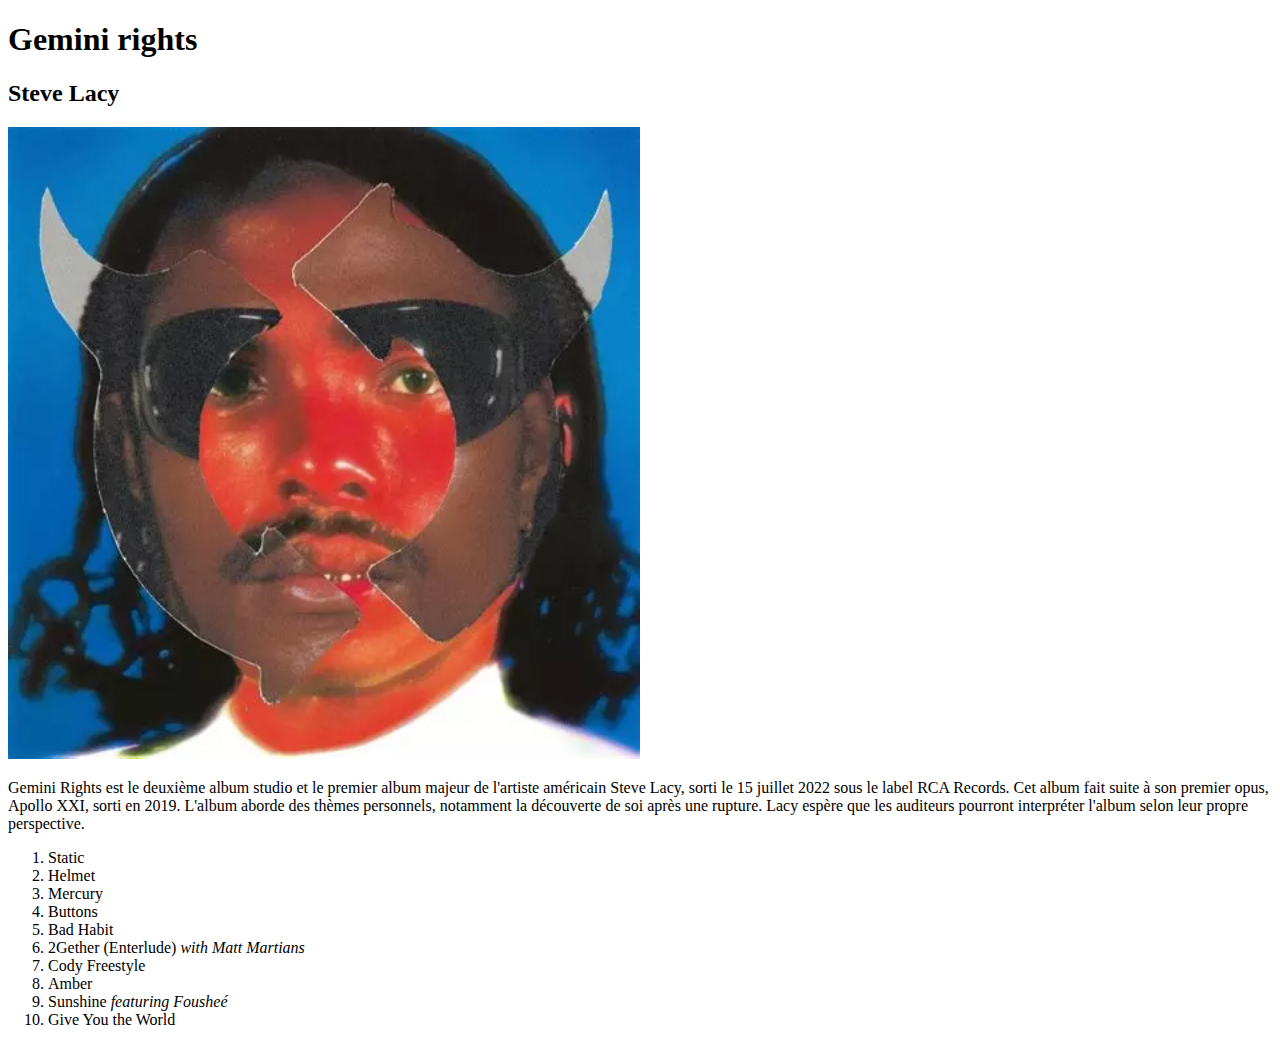
==== index.html @ 5500d0e5 "update file" ====
<!DOCTYPE html>
<html lang="fr">
  <head>
    <meta charset="UTF-8" />
    <meta name="viewport" content="width=device-width, initial-scale=1.0" />
    <title>Steve Lacy</title>
    <link rel="stylesheet" href="style.css">
  </head>
  <body>
    <h1>Gemini rights</h1>
    <h2>Steve Lacy</h2>
    <img
      src="gemini-rights.webp"
      alt="Pochette d'album Gemini rights de Steve Lacy"
    />
    <p>
      Gemini Rights est le deuxième album studio et le premier album majeur de
      l'artiste américain Steve Lacy, sorti le 15 juillet 2022 sous le label RCA
      Records. Cet album fait suite à son premier opus, Apollo XXI, sorti en
      2019. L'album aborde des thèmes personnels, notamment la découverte de soi
      après une rupture. Lacy espère que les auditeurs pourront interpréter
      l'album selon leur propre perspective.
    </p>
    <ol>
      <li>Static</li>
      <li>Helmet</li>
      <li>Mercury</li>
      <li>Buttons</li>
      <li>Bad Habit</li>
      <li>2Gether (Enterlude) <i>with Matt Martians</i></li>
      <li>Cody Freestyle</li>
      <li>Amber</li>
      <li>Sunshine <i>featuring Fousheé</i></li>
      <li>Give You the World</li>
    </ol>
  </body>
</html>
---- style.css ----
body{

}

img{
    width: 50%;
    height: 100%;
    object-fit: cover;
}
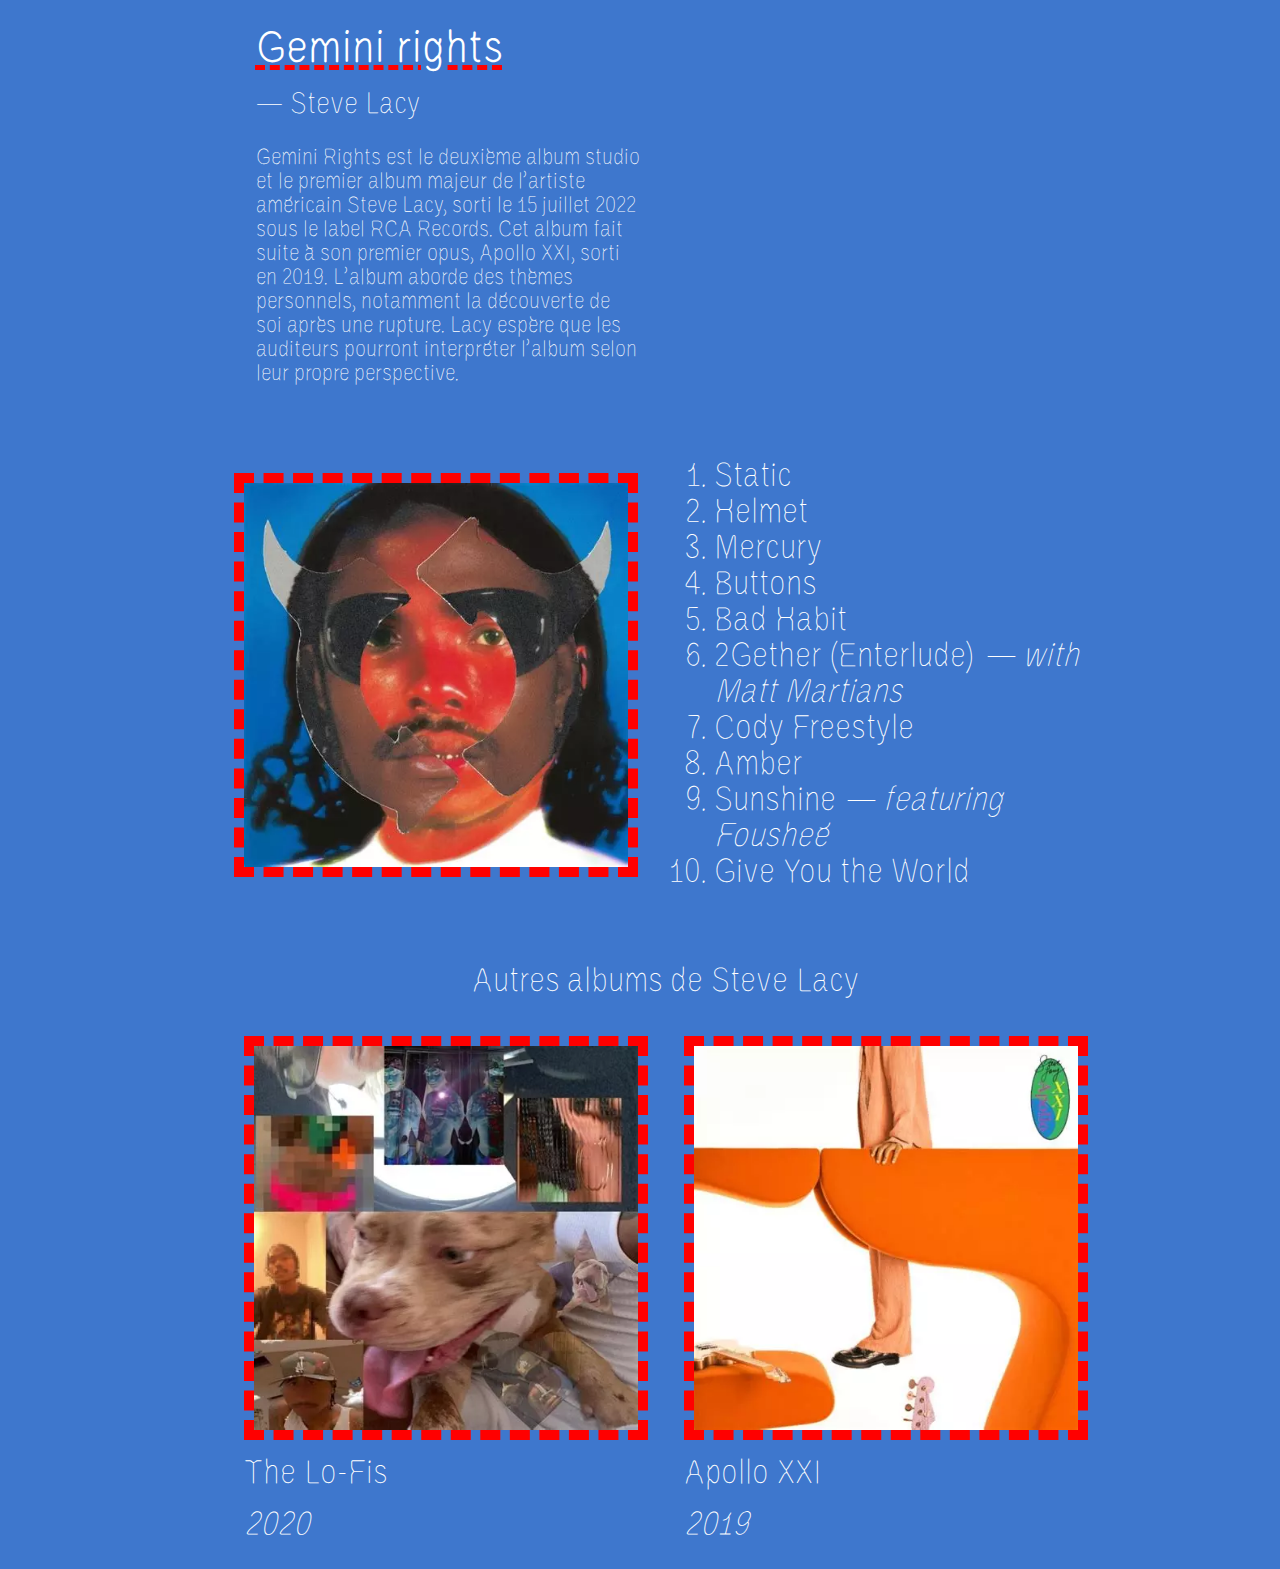
==== commit 3d4a0079: "landing page quite ok" ====
--- a/index.html
+++ b/index.html
@@ -4,15 +4,15 @@
     <meta charset="UTF-8" />
     <meta name="viewport" content="width=device-width, initial-scale=1.0" />
     <title>Steve Lacy</title>
-    <link rel="stylesheet" href="style.css">
+    <link rel="stylesheet" href="reset.css" />
+    <link rel="stylesheet" href="style.css" />
   </head>
   <body>
+    <header>
+      <div id="titles">
     <h1>Gemini rights</h1>
-    <h2>Steve Lacy</h2>
-    <img
-      src="gemini-rights.webp"
-      alt="Pochette d'album Gemini rights de Steve Lacy"
-    />
+    <h2>— Steve Lacy</h2>
+  </div>
     <p>
       Gemini Rights est le deuxième album studio et le premier album majeur de
       l'artiste américain Steve Lacy, sorti le 15 juillet 2022 sous le label RCA
@@ -21,17 +21,40 @@
       après une rupture. Lacy espère que les auditeurs pourront interpréter
       l'album selon leur propre perspective.
     </p>
-    <ol>
+  </header>
+    <section id="gemini">
+    <img
+    src="assets/gemini-rights.webp"
+    alt="Pochette d'album Gemini rights de Steve Lacy"
+  />
+    <ol type="1">
       <li>Static</li>
       <li>Helmet</li>
       <li>Mercury</li>
       <li>Buttons</li>
       <li>Bad Habit</li>
-      <li>2Gether (Enterlude) <i>with Matt Martians</i></li>
+      <li>2Gether (Enterlude) <i>— with Matt Martians</i></li>
       <li>Cody Freestyle</li>
       <li>Amber</li>
-      <li>Sunshine <i>featuring Fousheé</i></li>
+      <li>Sunshine <i>— featuring Fousheé</i></li>
       <li>Give You the World</li>
     </ol>
+  </section>
+  <section id="other">
+    Autres albums de Steve Lacy
+    <ul>
+      <li>
+        <a href="lo-fis.html">
+          <img src="assets/lo-fis.webp" alt="pochette d'album Lo-fis de Steve lacy">
+          The Lo-Fis <span class="italic">2020</span></a>
+      </li>
+
+      <li>
+        <a href="apolloxxi.html">
+          <img src="assets/apollo.webp" alt="pochette d'album Apollo XXI de Steve lacy">
+          Apollo XXI <span class="italic">2019</span></a>
+      </li>
+    </ul>
+  </section>
   </body>
 </html>
--- a/style.css
+++ b/style.css
@@ -1,9 +1,92 @@
+@font-face {
+    font-family: 'Velvelyne Book';
+    src: url('assets/Velvelyne-Book.woff2') format('woff2');
+}
+
+@font-face {
+    font-family: 'Velvelyne Light';
+    src: url('assets/Velvelyne-Light.woff2') format('woff2');
+}
+
 body{
+    margin: 2%;
+}
+
+header{
+    display: flex;
+    flex-direction: column;
+    width: 100%;
+    margin-left: 18vw;
+}
+
+#titles{
+    display: flex;
+    flex-direction: column;
+    gap: 1rem;
+}
+
+h1 {
+    font-family: 'Velvelyne Book';
+    font-size: 3rem;
+    text-decoration: underline dashed red 5px;
+}
+
+h2{
+    font-size: 2rem;
+}
+
+header p{
+    margin-top: 2%;
+    width: 30vw;
+}
+
+body{
+    font-family: 'Velvelyne Light', monospace;
+    background-color: rgb(62, 119, 205);
+    color: white;
+    font-size: 1.5em;
+}
+
+section{
+    margin-top: 3%;
+    display: flex;
+    justify-content: center;
+    align-items: center;
+    font-size: 1.5em;
+    gap: 1em;
+    width: 100vw;
 
 }
 
 img{
-    width: 50%;
+    border: 10px dashed red;
+    object-fit: cover;
+    width: 30vw;
     height: 100%;
-    object-fit: cover;
+}
+
+#gemini ol{
+    width: 30vw;
+}
+
+#other{
+    flex-direction: column;
+    align-items: center;
+}
+
+ul{
+    display: flex;
+    flex-direction: row;
+    gap: 1em;
+}
+
+#other a{
+    display: flex;
+    flex-direction: column;
+    color: white;
+    gap: 1rem;
+}
+
+.italic{
+    font-style: italic;
 }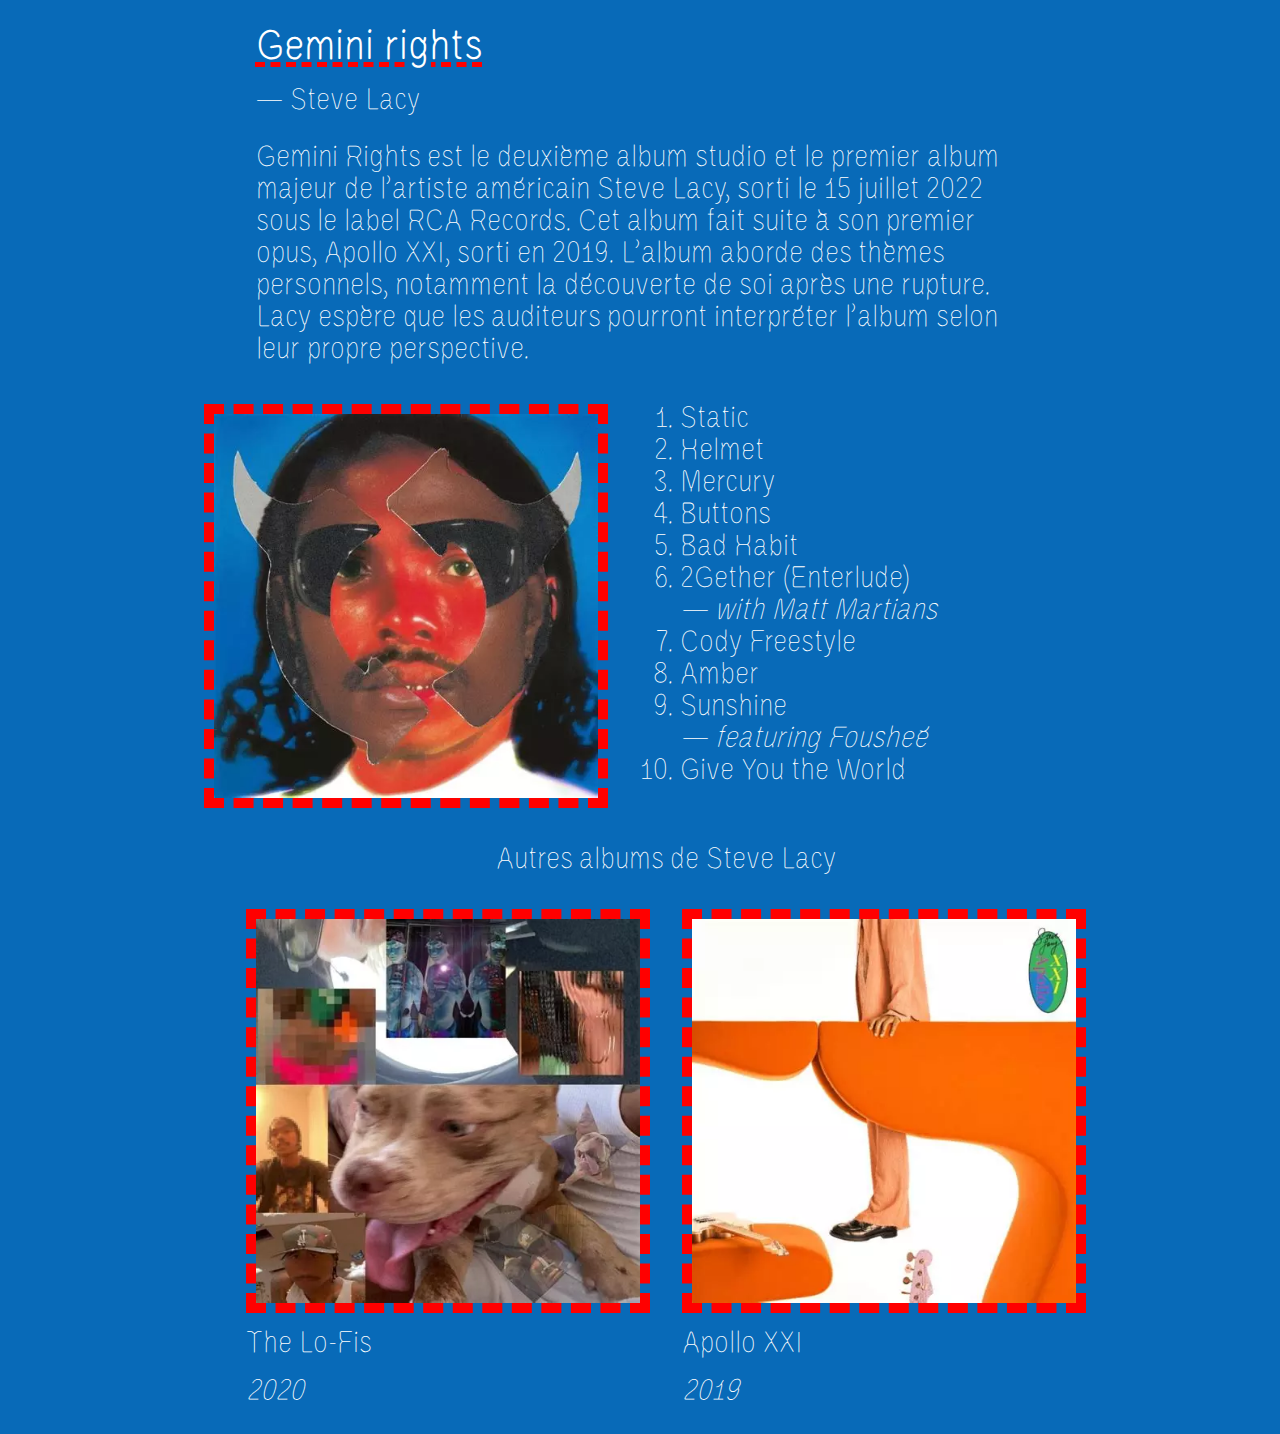
==== commit 6f4e2377: "update" ====
--- a/index.html
+++ b/index.html
@@ -33,10 +33,10 @@
       <li>Mercury</li>
       <li>Buttons</li>
       <li>Bad Habit</li>
-      <li>2Gether (Enterlude) <i>— with Matt Martians</i></li>
+      <li>2Gether (Enterlude) <br/><i>— with Matt Martians</i></li>
       <li>Cody Freestyle</li>
       <li>Amber</li>
-      <li>Sunshine <i>— featuring Fousheé</i></li>
+      <li>Sunshine <br/><i>— featuring Fousheé</i></li>
       <li>Give You the World</li>
     </ol>
   </section>
--- a/style.css
+++ b/style.css
@@ -27,32 +27,32 @@
 
 h1 {
     font-family: 'Velvelyne Book';
-    font-size: 3rem;
+    font-size: 3.5vw;
     text-decoration: underline dashed red 5px;
 }
 
 h2{
-    font-size: 2rem;
+    font-size: 2.5vw;
 }
 
 header p{
     margin-top: 2%;
-    width: 30vw;
+    width: 60vw;
 }
 
 body{
     font-family: 'Velvelyne Light', monospace;
-    background-color: rgb(62, 119, 205);
+    background-color: #086ab8;
     color: white;
-    font-size: 1.5em;
+    font-size: 2.5vw;
 }
 
 section{
     margin-top: 3%;
     display: flex;
     justify-content: center;
-    align-items: center;
-    font-size: 1.5em;
+    align-items: flex-start;
+    font-size: 2.5vw;
     gap: 1em;
     width: 100vw;
 
@@ -66,7 +66,8 @@
 }
 
 #gemini ol{
-    width: 30vw;
+    margin: 0;
+    width: 35vw;
 }
 
 #other{
